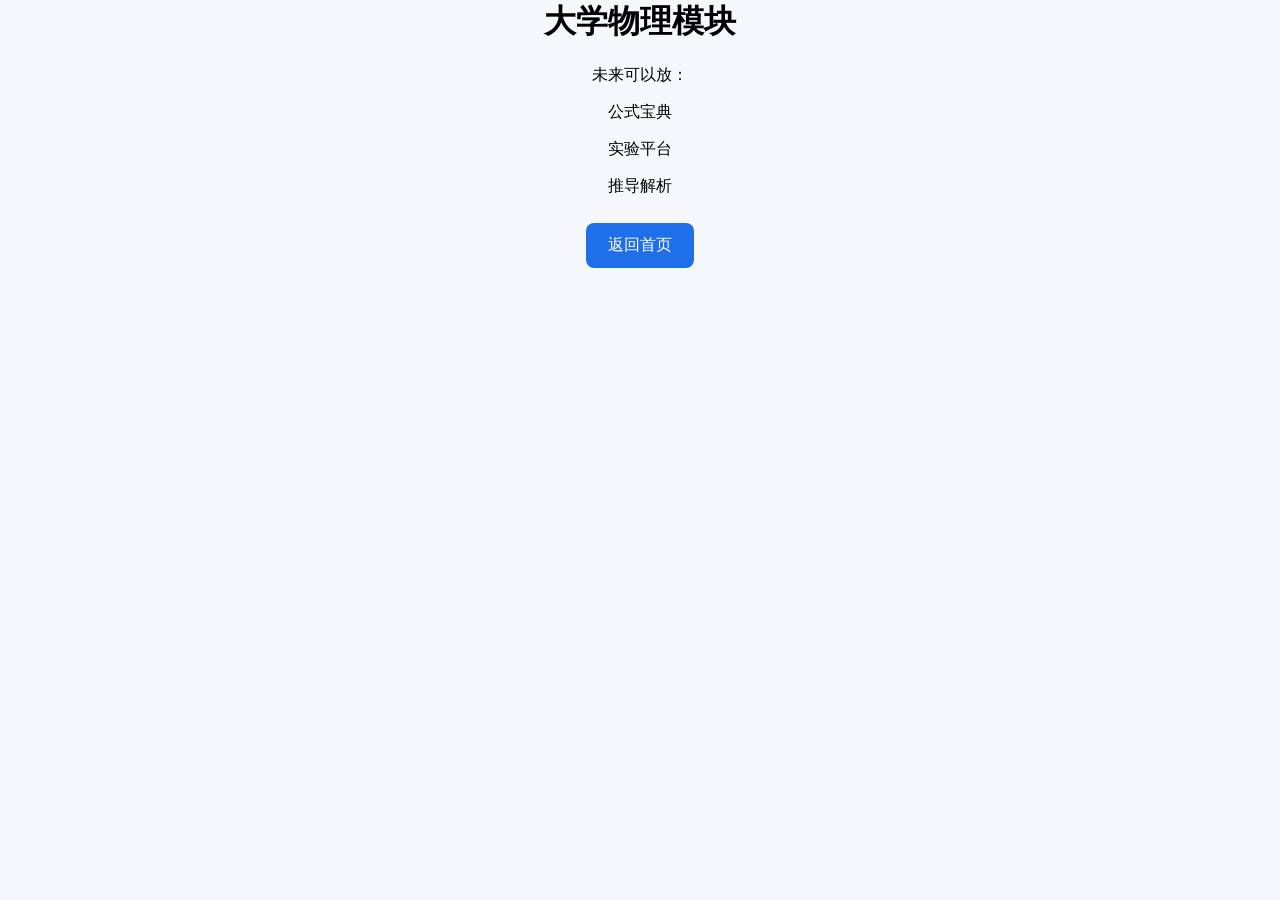
==== college.html @ 4bfeb631 "Add files via upload" ====
<html>
<head>
<link rel="stylesheet" href="styles.css">
</head>

<body>

<h1>大学物理模块</h1>

<p>未来可以放：</p>

<p>公式宝典</p>
<p>实验平台</p>
<p>推导解析</p>

<a class="btn" href="index.html">返回首页</a>

</body>
</html>
---- styles.css ----
body{
font-family: Arial, sans-serif;
background:#f5f7fb;
margin:0;
text-align:center;
}

.hero{
padding:60px 20px;
}

.container{
max-width:900px;
margin:auto;
}

.btn-group{
margin-top:30px;
}

.btn{
display:inline-block;
margin:10px;
padding:12px 22px;
background:#1f6feb;
color:white;
text-decoration:none;
border-radius:8px;
font-size:16px;
}
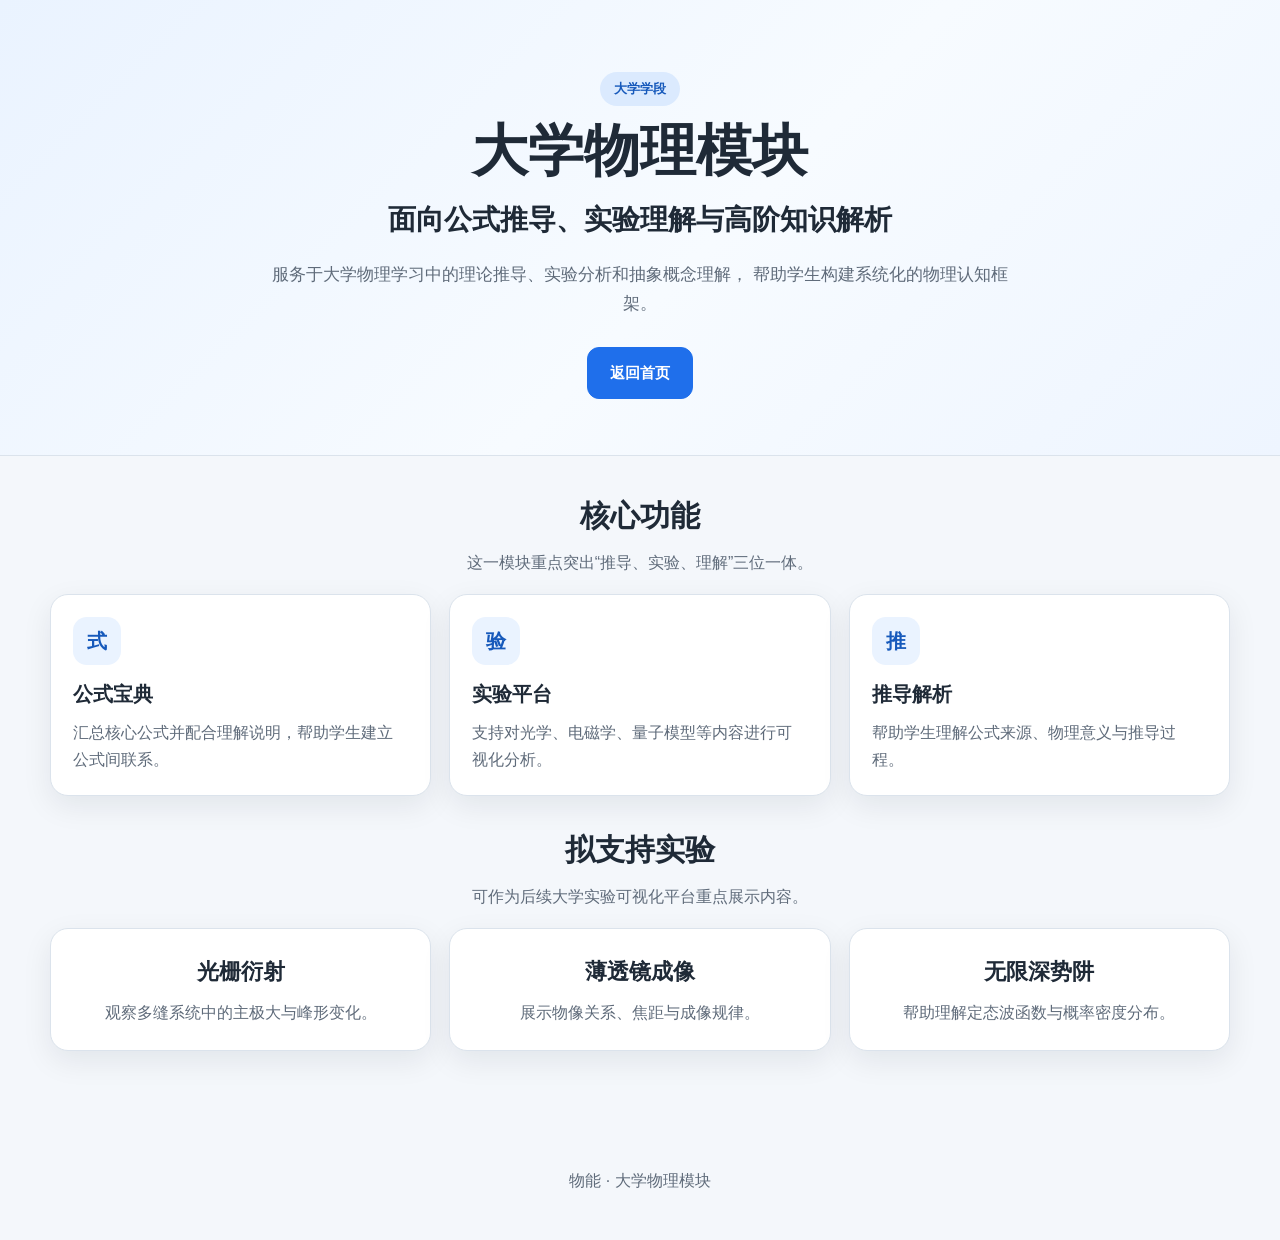
==== commit ce8c6ba9: "college.html" ====
--- a/college.html
+++ b/college.html
@@ -1,19 +1,87 @@
-<html>
+<!doctype html>
+<html lang="zh-CN">
 <head>
-<link rel="stylesheet" href="styles.css">
+  <meta charset="utf-8">
+  <meta name="viewport" content="width=device-width, initial-scale=1">
+  <title>大学物理 · 物能</title>
+  <link rel="stylesheet" href="styles.css">
 </head>
-
 <body>
 
-<h1>大学物理模块</h1>
+  <header class="hero">
+    <div class="container">
+      <div class="hero-text">
+        <p class="tag">大学学段</p>
+        <h1>大学物理模块</h1>
+        <h2>面向公式推导、实验理解与高阶知识解析</h2>
+        <p class="desc">
+          服务于大学物理学习中的理论推导、实验分析和抽象概念理解，
+          帮助学生构建系统化的物理认知框架。
+        </p>
 
-<p>未来可以放：</p>
+        <div class="hero-buttons">
+          <a class="btn primary" href="index.html">返回首页</a>
+        </div>
+      </div>
+    </div>
+  </header>
 
-<p>公式宝典</p>
-<p>实验平台</p>
-<p>推导解析</p>
+  <main class="container">
+    <section class="section">
+      <div class="section-title">
+        <h3>核心功能</h3>
+        <p>这一模块重点突出“推导、实验、理解”三位一体。</p>
+      </div>
 
-<a class="btn" href="index.html">返回首页</a>
+      <div class="grid three">
+        <div class="card feature-card">
+          <div class="feature-icon">式</div>
+          <h4>公式宝典</h4>
+          <p>汇总核心公式并配合理解说明，帮助学生建立公式间联系。</p>
+        </div>
+
+        <div class="card feature-card">
+          <div class="feature-icon">验</div>
+          <h4>实验平台</h4>
+          <p>支持对光学、电磁学、量子模型等内容进行可视化分析。</p>
+        </div>
+
+        <div class="card feature-card">
+          <div class="feature-icon">推</div>
+          <h4>推导解析</h4>
+          <p>帮助学生理解公式来源、物理意义与推导过程。</p>
+        </div>
+      </div>
+    </section>
+
+    <section class="section">
+      <div class="section-title">
+        <h3>拟支持实验</h3>
+        <p>可作为后续大学实验可视化平台重点展示内容。</p>
+      </div>
+
+      <div class="grid three">
+        <div class="card stage-card">
+          <h4>光栅衍射</h4>
+          <p>观察多缝系统中的主极大与峰形变化。</p>
+        </div>
+        <div class="card stage-card">
+          <h4>薄透镜成像</h4>
+          <p>展示物像关系、焦距与成像规律。</p>
+        </div>
+        <div class="card stage-card">
+          <h4>无限深势阱</h4>
+          <p>帮助理解定态波函数与概率密度分布。</p>
+        </div>
+      </div>
+    </section>
+  </main>
+
+  <footer class="footer">
+    <div class="container">
+      <p>物能 · 大学物理模块</p>
+    </div>
+  </footer>
 
 </body>
-</html>+</html>
--- a/styles.css
+++ b/styles.css
@@ -1,30 +1,257 @@
+:root{
+  --bg:#f4f7fb;
+  --white:#ffffff;
+  --text:#1f2a37;
+  --muted:#5f6b7a;
+  --line:#dbe3ec;
+  --primary:#1f6feb;
+  --primary-dark:#1659bb;
+  --soft:#eaf3ff;
+  --shadow:0 10px 30px rgba(15,23,42,.08);
+  --radius:18px;
+}
+
+*{
+  box-sizing:border-box;
+}
+
+html{
+  scroll-behavior:smooth;
+}
+
 body{
-font-family: Arial, sans-serif;
-background:#f5f7fb;
-margin:0;
-text-align:center;
+  margin:0;
+  font-family:"Microsoft YaHei","PingFang SC",Arial,sans-serif;
+  background:var(--bg);
+  color:var(--text);
+  line-height:1.7;
+}
+
+a{
+  text-decoration:none;
+  color:inherit;
+}
+
+.container{
+  width:min(1180px, calc(100% - 32px));
+  margin:0 auto;
 }
 
 .hero{
-padding:60px 20px;
-}
-
-.container{
-max-width:900px;
-margin:auto;
-}
-
-.btn-group{
-margin-top:30px;
+  padding:72px 0 56px;
+  background:linear-gradient(135deg,#eaf3ff 0%,#f7fbff 55%,#eef5ff 100%);
+  border-bottom:1px solid var(--line);
+}
+
+.hero-text{
+  max-width:860px;
+  margin:0 auto;
+  text-align:center;
+}
+
+.tag{
+  display:inline-block;
+  margin:0 0 14px;
+  padding:6px 14px;
+  border-radius:999px;
+  background:#dbeafe;
+  color:var(--primary-dark);
+  font-size:13px;
+  font-weight:700;
+}
+
+.hero h1{
+  margin:0;
+  font-size:56px;
+  line-height:1.1;
+}
+
+.hero h2{
+  margin:14px 0 0;
+  font-size:28px;
+  font-weight:700;
+}
+
+.desc{
+  max-width:760px;
+  margin:18px auto 0;
+  color:var(--muted);
+  font-size:17px;
+}
+
+.hero-buttons{
+  display:flex;
+  justify-content:center;
+  gap:14px;
+  flex-wrap:wrap;
+  margin-top:28px;
 }
 
 .btn{
-display:inline-block;
-margin:10px;
-padding:12px 22px;
-background:#1f6feb;
-color:white;
-text-decoration:none;
-border-radius:8px;
-font-size:16px;
-}+  display:inline-block;
+  padding:12px 22px;
+  border-radius:12px;
+  font-size:15px;
+  font-weight:700;
+  transition:.2s ease;
+  border:1px solid var(--line);
+}
+
+.btn:hover{
+  transform:translateY(-2px);
+  box-shadow:var(--shadow);
+}
+
+.btn.primary{
+  background:var(--primary);
+  color:white;
+  border-color:var(--primary);
+}
+
+.btn.primary:hover{
+  background:var(--primary-dark);
+}
+
+.btn.secondary{
+  background:white;
+  color:var(--text);
+}
+
+main{
+  padding:34px 0 50px;
+}
+
+.section{
+  margin-bottom:28px;
+}
+
+.section-title{
+  text-align:center;
+  margin-bottom:18px;
+}
+
+.section-title h3{
+  margin:0;
+  font-size:30px;
+}
+
+.section-title p{
+  margin:8px 0 0;
+  color:var(--muted);
+}
+
+.grid{
+  display:grid;
+  gap:18px;
+}
+
+.grid.three{
+  grid-template-columns:repeat(3,1fr);
+}
+
+.grid.four{
+  grid-template-columns:repeat(4,1fr);
+}
+
+.card{
+  background:var(--white);
+  border:1px solid var(--line);
+  border-radius:var(--radius);
+  box-shadow:var(--shadow);
+}
+
+.stage-card{
+  display:block;
+  padding:24px;
+  text-align:center;
+  transition:.2s ease;
+}
+
+.stage-card:hover{
+  transform:translateY(-4px);
+}
+
+.icon{
+  width:60px;
+  height:60px;
+  margin:0 auto 14px;
+  border-radius:16px;
+  background:var(--soft);
+  color:var(--primary-dark);
+  display:flex;
+  align-items:center;
+  justify-content:center;
+  font-size:24px;
+  font-weight:800;
+}
+
+.stage-card h4{
+  margin:0 0 8px;
+  font-size:22px;
+}
+
+.stage-card p{
+  margin:0;
+  color:var(--muted);
+}
+
+.feature-card{
+  padding:22px;
+}
+
+.feature-icon{
+  width:48px;
+  height:48px;
+  border-radius:14px;
+  background:var(--soft);
+  color:var(--primary-dark);
+  display:flex;
+  align-items:center;
+  justify-content:center;
+  font-size:20px;
+  font-weight:800;
+  margin-bottom:12px;
+}
+
+.feature-card h4{
+  margin:0 0 8px;
+  font-size:20px;
+}
+
+.feature-card p{
+  margin:0;
+  color:var(--muted);
+}
+
+.highlight-card{
+  padding:26px;
+  text-align:center;
+  font-size:17px;
+}
+
+.footer{
+  padding:22px 0 30px;
+  text-align:center;
+  color:var(--muted);
+}
+
+@media (max-width: 1100px){
+  .grid.four{
+    grid-template-columns:repeat(2,1fr);
+  }
+}
+
+@media (max-width: 900px){
+  .hero h1{
+    font-size:42px;
+  }
+
+  .hero h2{
+    font-size:22px;
+  }
+
+  .grid.three,
+  .grid.four{
+    grid-template-columns:1fr;
+  }
+}
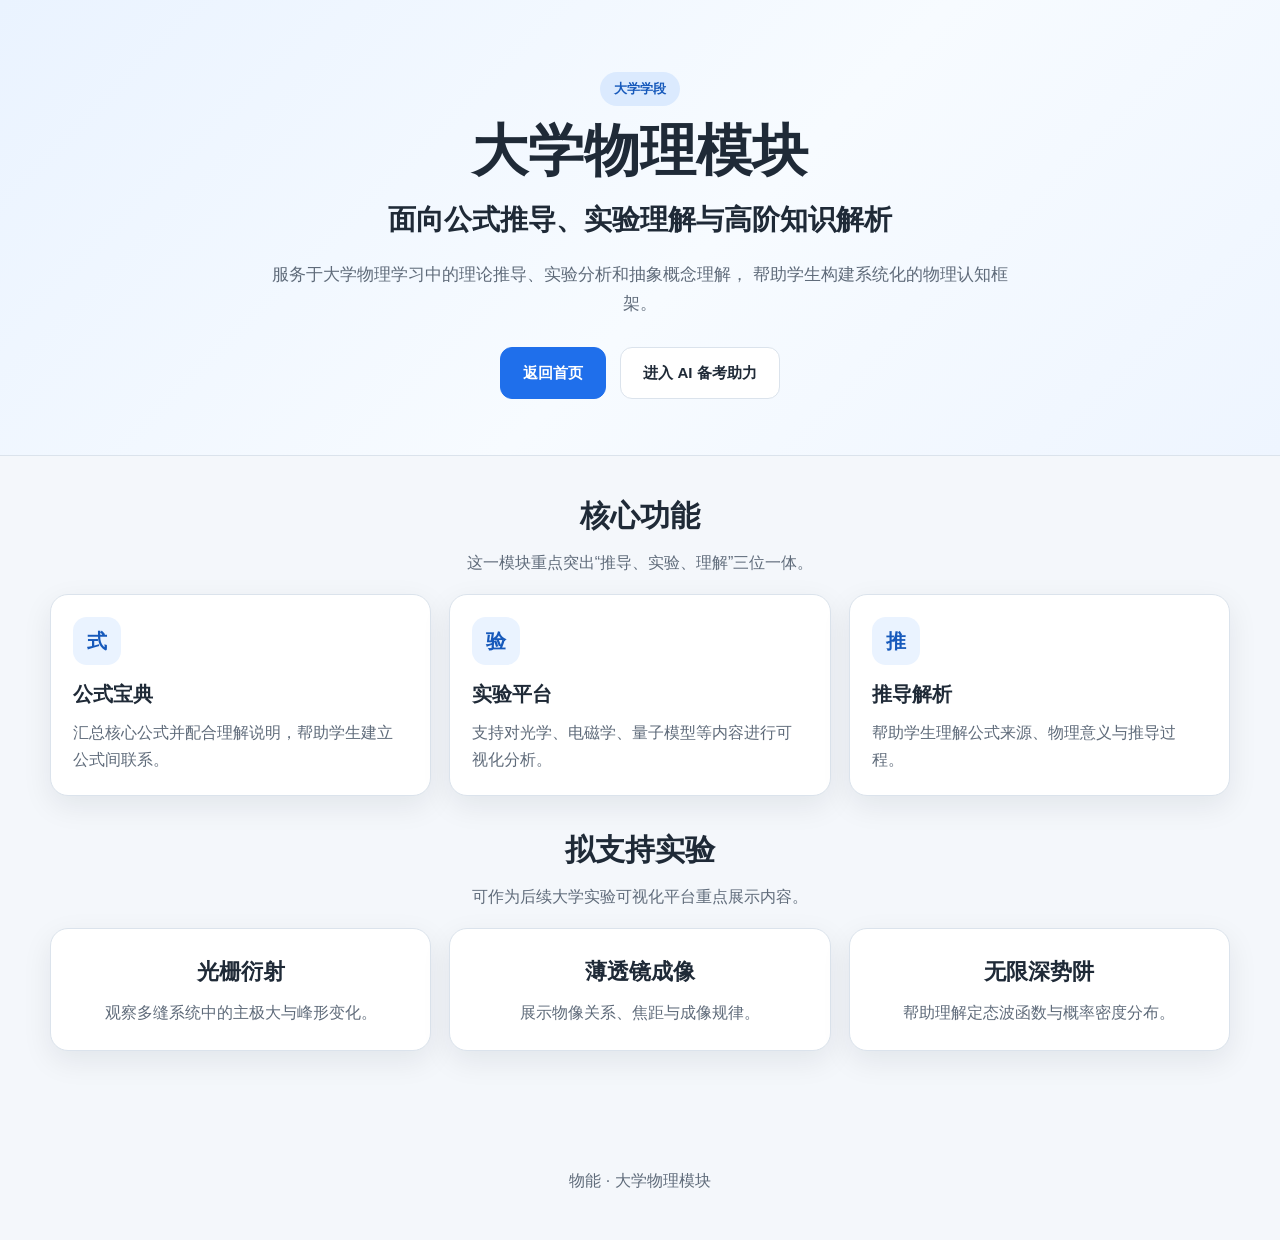
==== commit 420394df: "college.html" ====
--- a/college.html
+++ b/college.html
@@ -21,6 +21,7 @@
 
         <div class="hero-buttons">
           <a class="btn primary" href="index.html">返回首页</a>
+          <a class="btn secondary" href="https://www.coze.cn/store/agent/7615112002855600128?bot_id=true" target="_blank">进入 AI 备考助力</a>
         </div>
       </div>
     </div>
@@ -85,3 +86,4 @@
 
 </body>
 </html>
+
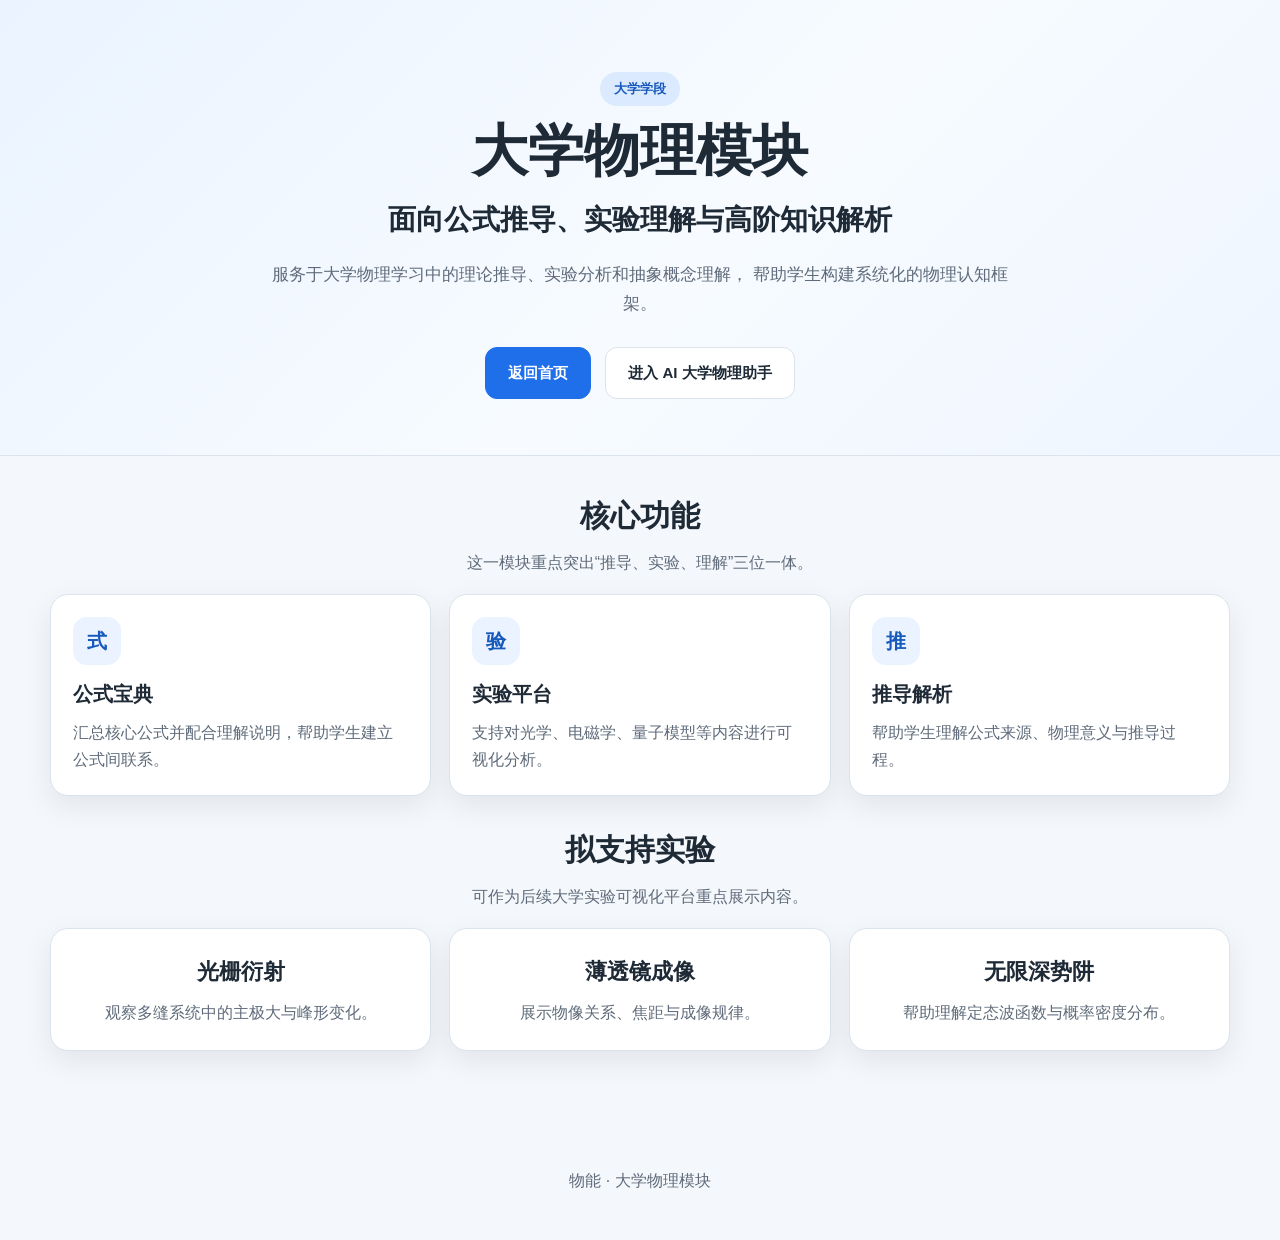
==== commit e13cff51: "college.html" ====
--- a/college.html
+++ b/college.html
@@ -18,10 +18,9 @@
           服务于大学物理学习中的理论推导、实验分析和抽象概念理解，
           帮助学生构建系统化的物理认知框架。
         </p>
-
         <div class="hero-buttons">
           <a class="btn primary" href="index.html">返回首页</a>
-          <a class="btn secondary" href="https://www.coze.cn/store/agent/7615112002855600128?bot_id=true" target="_blank">进入 AI 备考助力</a>
+          <a class="btn secondary" href="https://www.coze.cn/store/agent/7615112002855600128?bot_id=true" target="_blank">进入 AI 大学物理助手</a>
         </div>
       </div>
     </div>
@@ -87,3 +86,4 @@
 </body>
 </html>
 
+
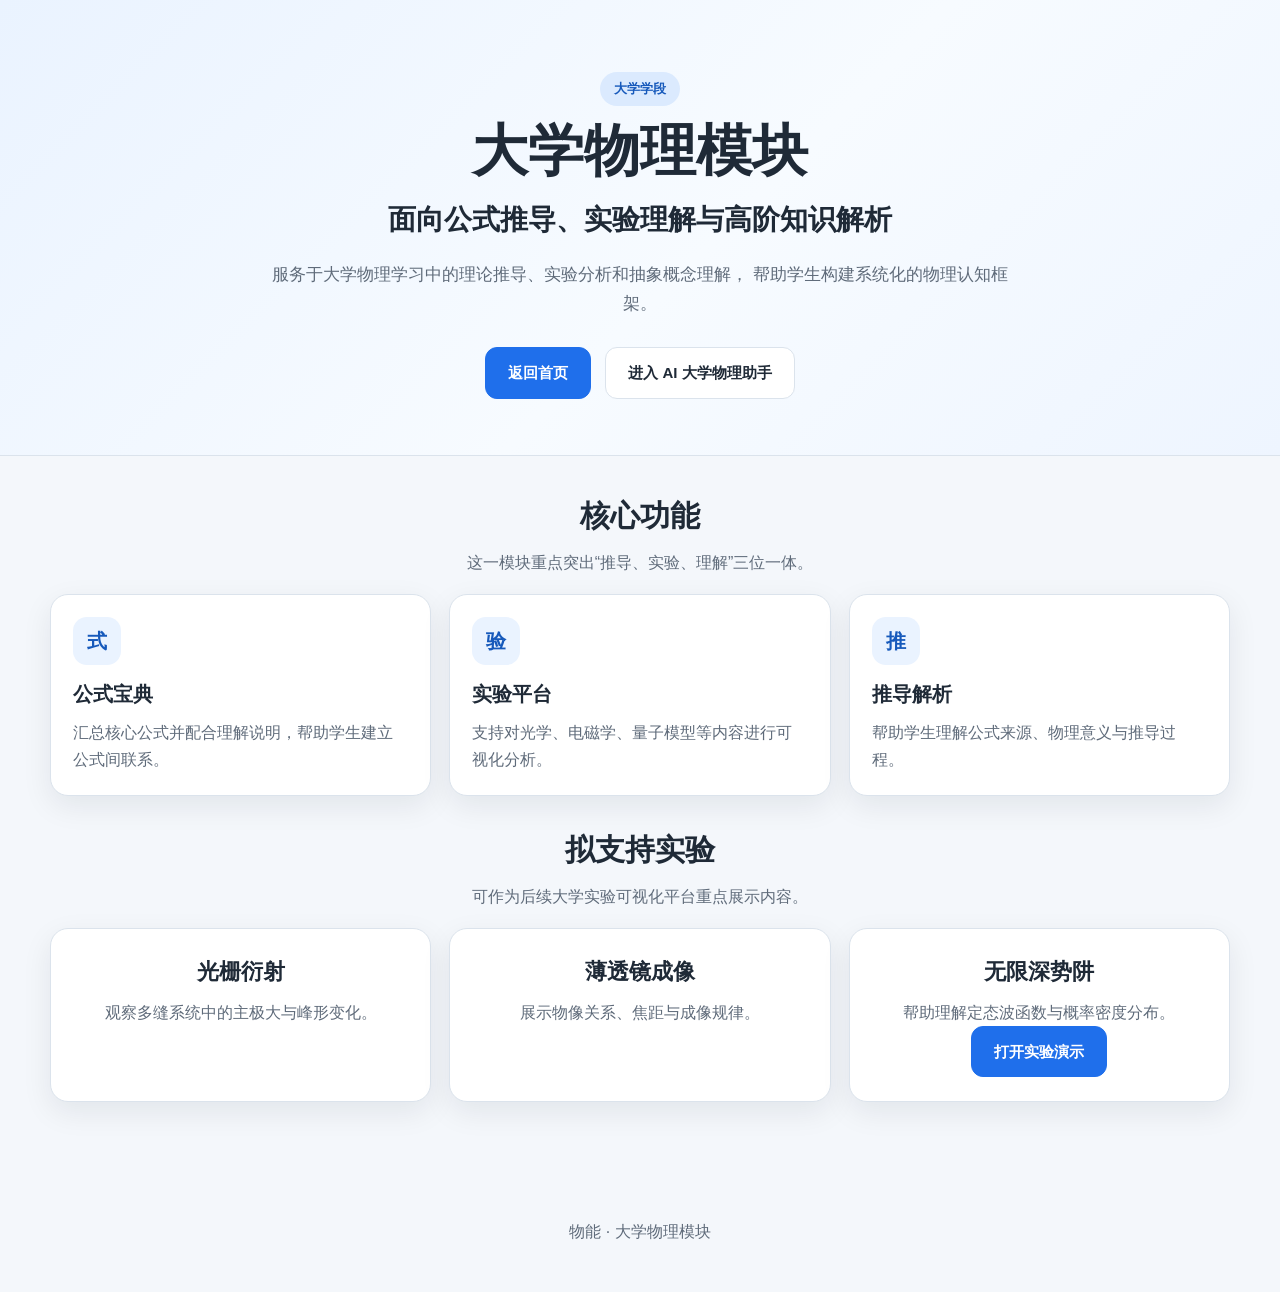
==== commit 642a8dbe: "college.html" ====
--- a/college.html
+++ b/college.html
@@ -72,6 +72,7 @@
         <div class="card stage-card">
           <h4>无限深势阱</h4>
           <p>帮助理解定态波函数与概率密度分布。</p>
+          <a class="btn primary" href="COLLEGE_EXPERIMENT_LINK" target="_blank">打开实验演示</a>
         </div>
       </div>
     </section>
@@ -87,3 +88,4 @@
 </html>
 
 
+
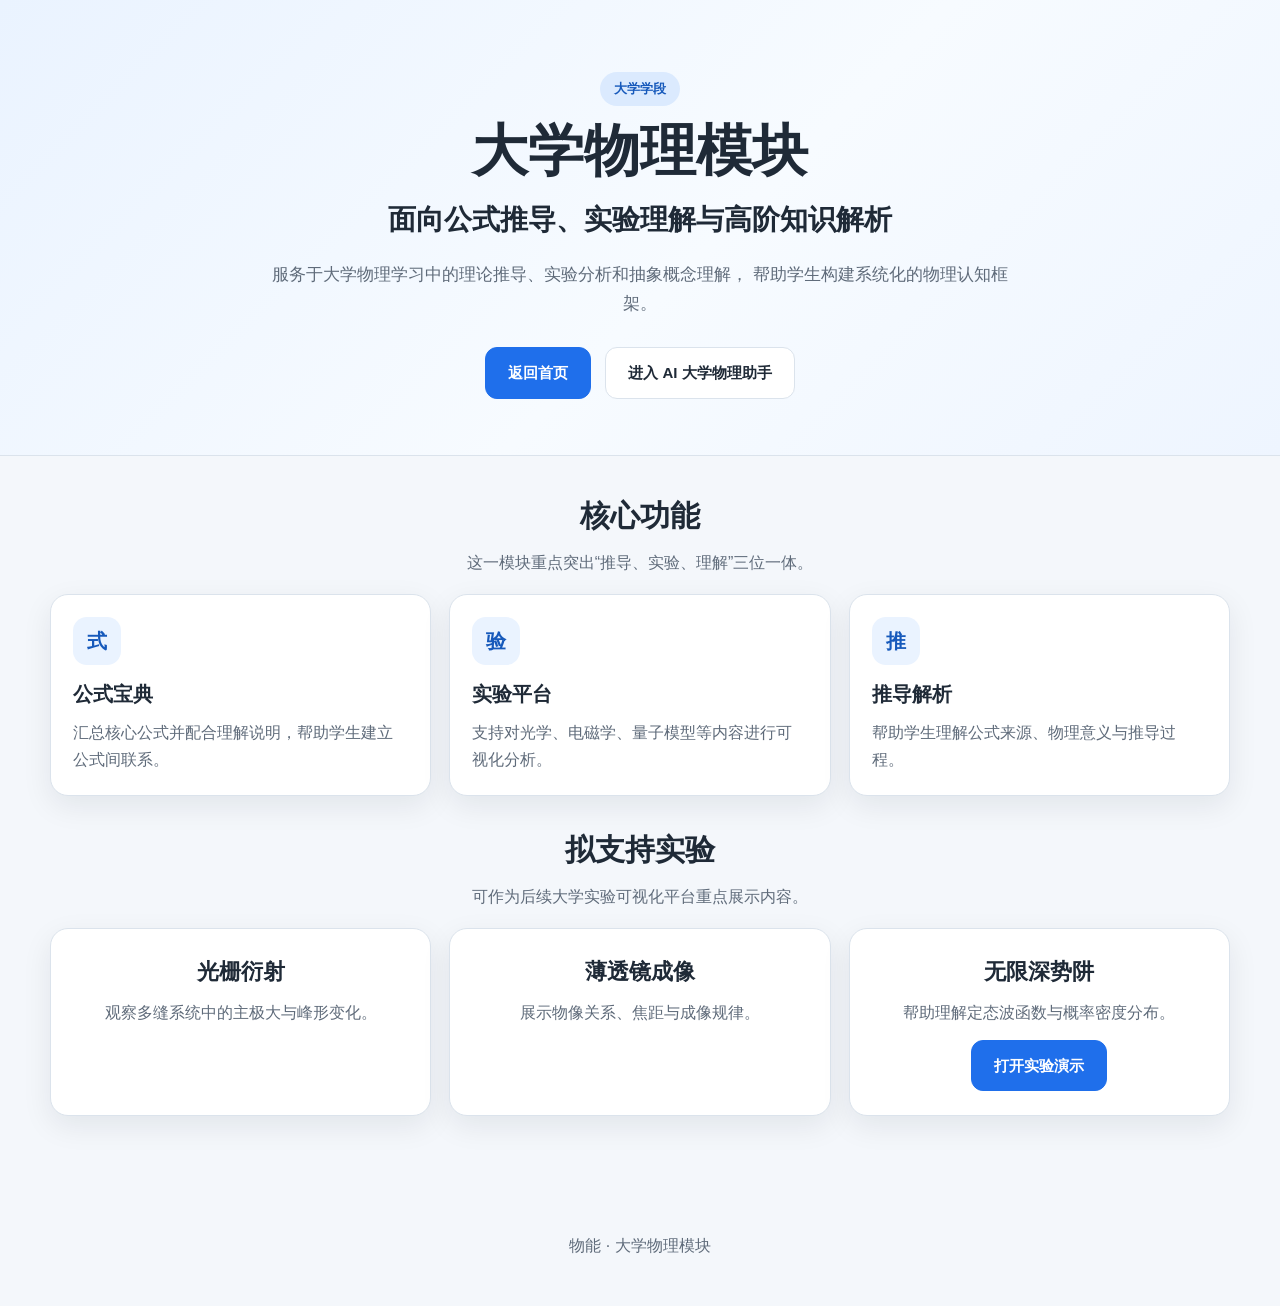
==== commit f1b09391: "college.html" ====
--- a/college.html
+++ b/college.html
@@ -72,7 +72,7 @@
         <div class="card stage-card">
           <h4>无限深势阱</h4>
           <p>帮助理解定态波函数与概率密度分布。</p>
-          <a class="btn primary" href="COLLEGE_EXPERIMENT_LINK" target="_blank">打开实验演示</a>
+          <a class="btn primary" href="qm-box.html" target="_blank">打开实验演示</a>
         </div>
       </div>
     </section>
@@ -89,3 +89,4 @@
 
 
 
+
--- a/styles.css
+++ b/styles.css
@@ -165,6 +165,10 @@
   padding:24px;
   text-align:center;
   transition:.2s ease;
+}
+
+.stage-card .btn{
+  margin-top: 14px;
 }
 
 .stage-card:hover{
@@ -255,3 +259,4 @@
     grid-template-columns:1fr;
   }
 }
+
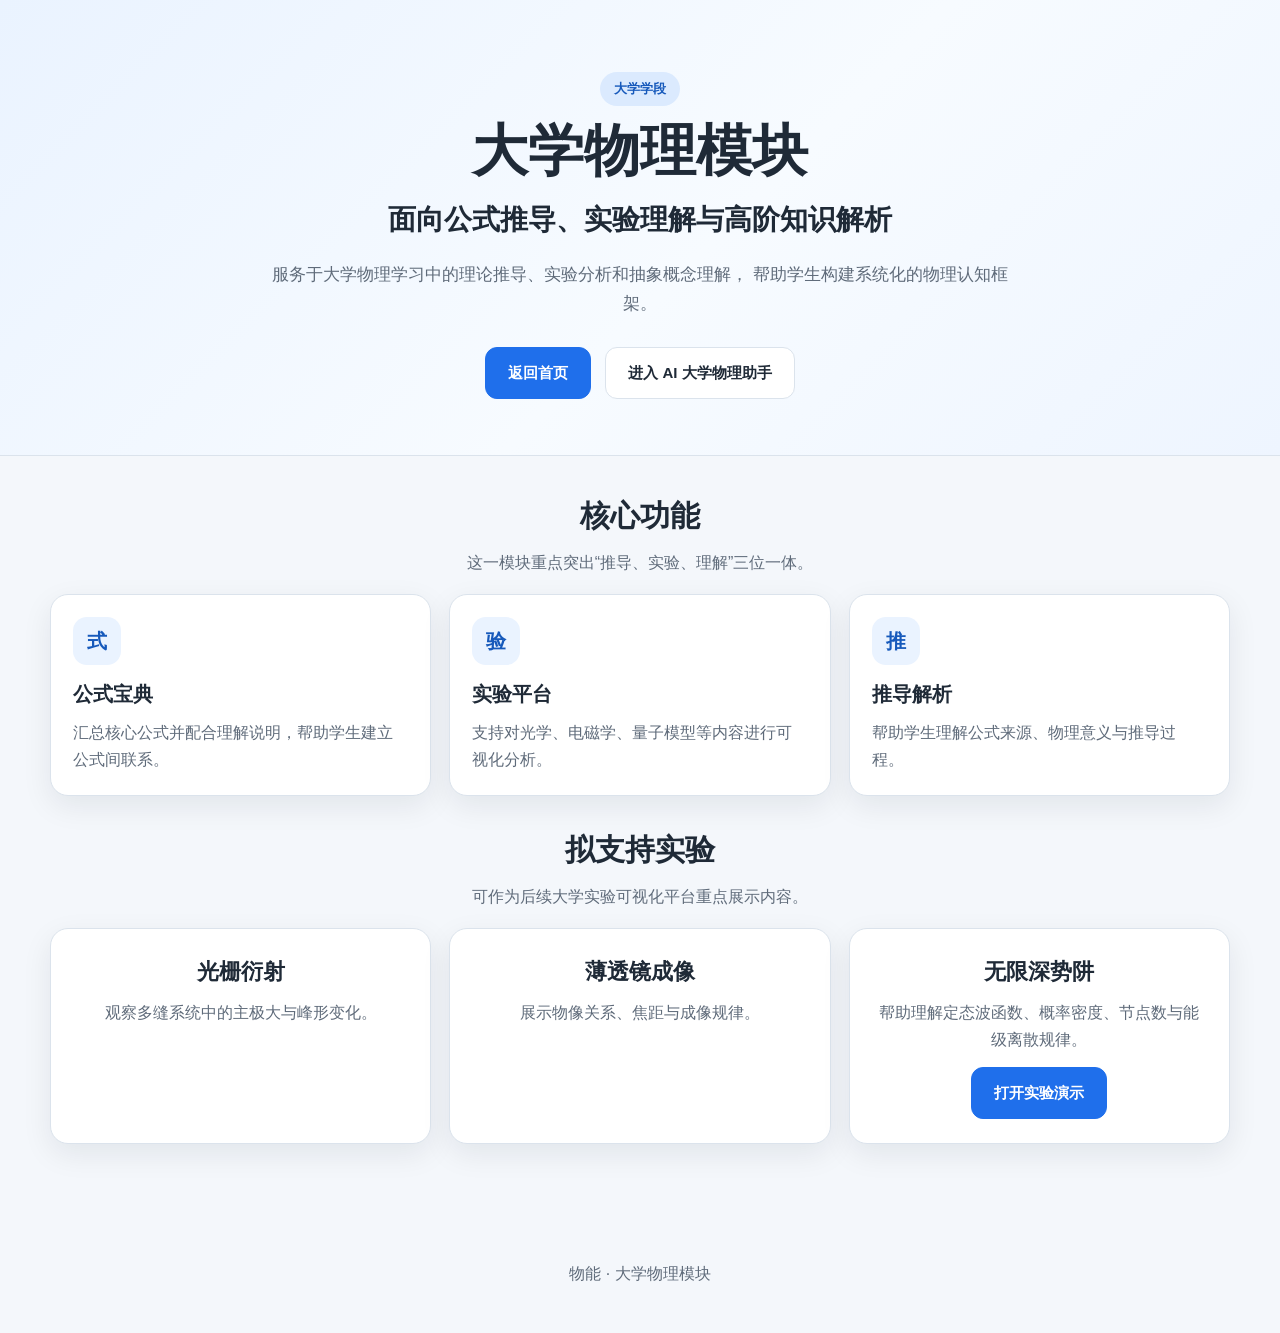
==== commit 24cf0648: "college.html" ====
--- a/college.html
+++ b/college.html
@@ -71,7 +71,7 @@
         </div>
         <div class="card stage-card">
           <h4>无限深势阱</h4>
-          <p>帮助理解定态波函数与概率密度分布。</p>
+          <p>帮助理解定态波函数、概率密度、节点数与能级离散规律。</p>
           <a class="btn primary" href="qm-box.html" target="_blank">打开实验演示</a>
         </div>
       </div>
@@ -90,3 +90,4 @@
 
 
 
+
